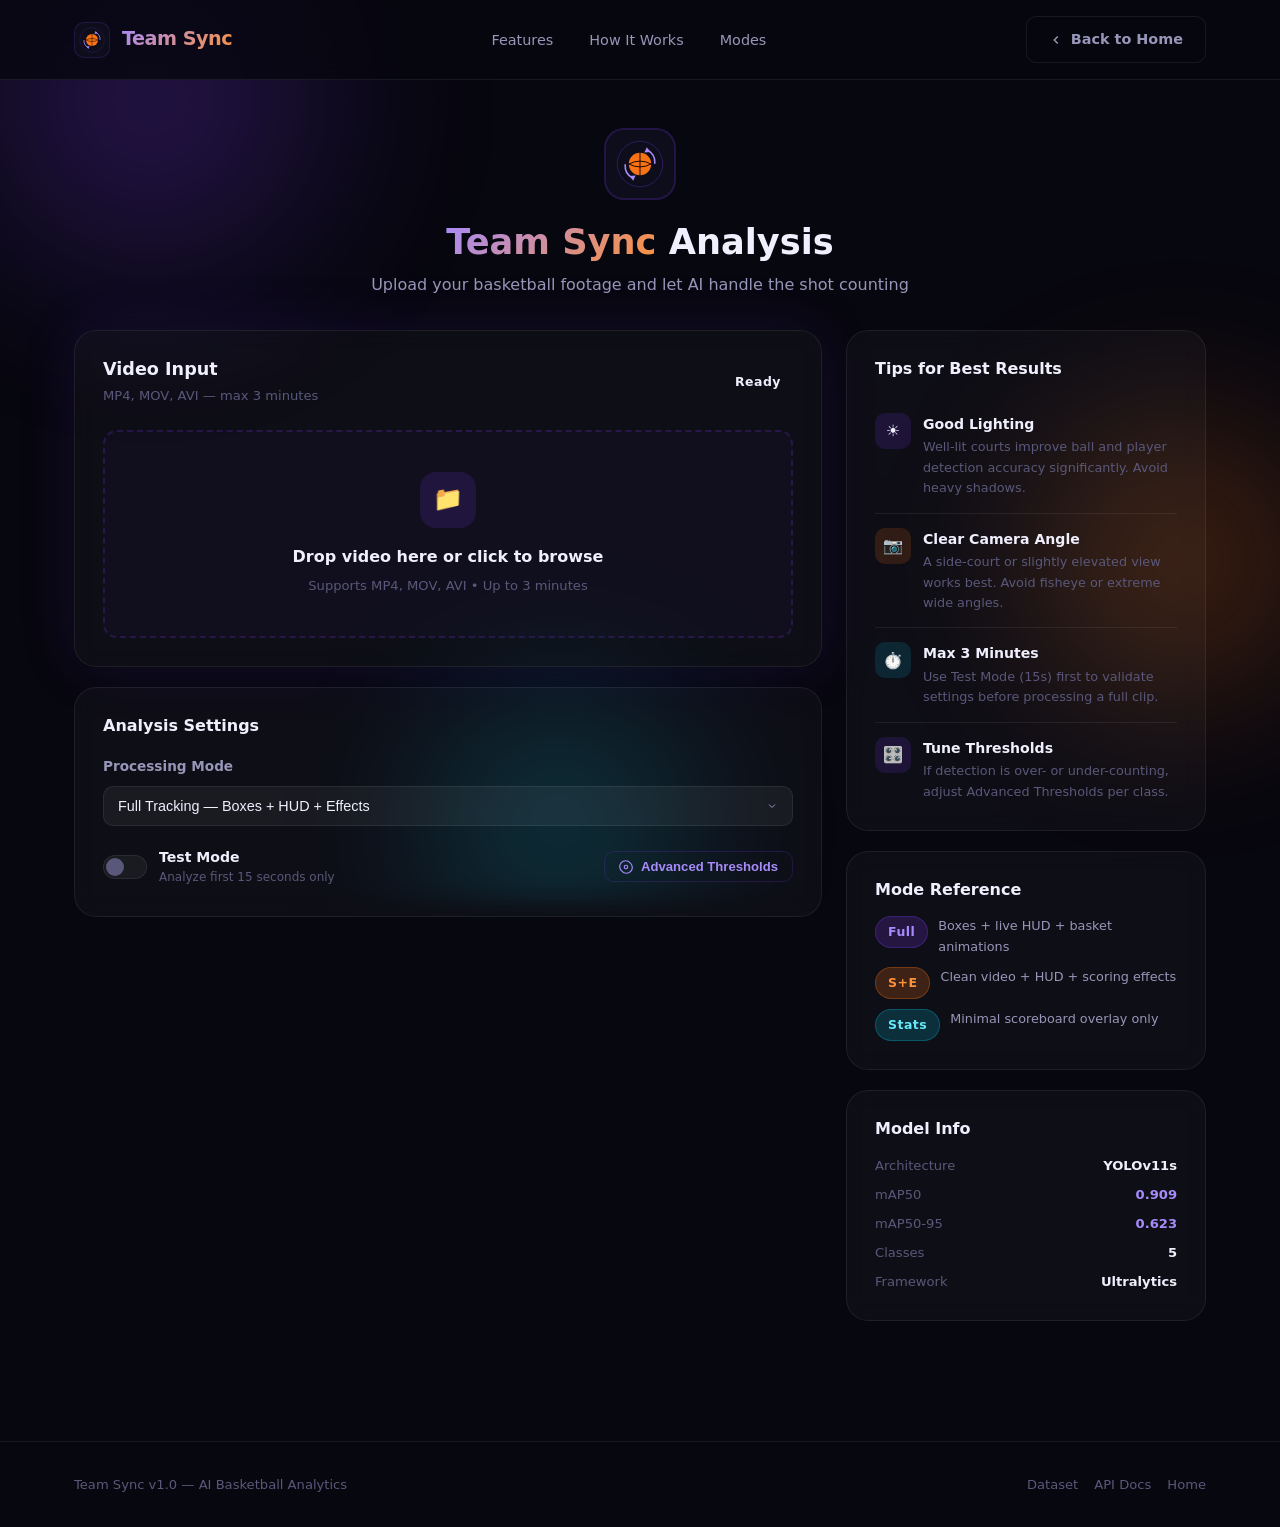
==== templates/app.html @ 8be741a4 "Project Init" ====
<!DOCTYPE html>
<html lang="en">
<head>
  <meta charset="UTF-8" />
  <meta name="viewport" content="width=device-width, initial-scale=1.0" />
  <title>Team Sync – Analyze Video</title>
  <meta name="description" content="Upload your basketball footage and let Team Sync AI analyze shots, baskets, and shooting accuracy." />
  <link rel="icon" href="/static/images/logo.svg" />
  <link rel="stylesheet" href="/static/css/style.css" />
</head>
<body>

<!-- Background orbs -->
<div class="bg-orbs">
  <div class="orb orb-1"></div>
  <div class="orb orb-2"></div>
  <div class="orb orb-3"></div>
</div>

<!-- ===== NAVBAR ===== -->
<nav class="navbar">
  <div class="container nav-inner">
    <a href="/" class="nav-logo">
      <img src="/static/images/logo.svg" alt="Team Sync" class="nav-logo-img" />
      <span class="nav-logo-text gradient-text">Team Sync</span>
    </a>
    <ul class="nav-links">
      <li><a href="/#features">Features</a></li>
      <li><a href="/#how-it-works">How It Works</a></li>
      <li><a href="/#modes">Modes</a></li>
    </ul>
    <a href="/" class="btn btn-ghost">
      <svg width="14" height="14" viewBox="0 0 24 24" fill="none" stroke="currentColor" stroke-width="2.5"><polyline points="15 18 9 12 15 6"/></svg>
      Back to Home
    </a>
  </div>
</nav>

<!-- ===== APP HEADER ===== -->
<header class="app-header">
  <div class="container">
    <img src="/static/images/logo.svg" alt="Team Sync" class="app-logo" />
    <h1 class="app-title"><span class="gradient-text">Team Sync</span> Analysis</h1>
    <p class="app-subtitle">Upload your basketball footage and let AI handle the shot counting</p>
  </div>
</header>

<!-- ===== MAIN APP ===== -->
<main class="container" style="padding-bottom:60px;">
  <div class="app-grid">

    <!-- LEFT: Main card -->
    <div style="display:flex;flex-direction:column;gap:20px;">

      <!-- Upload / File card -->
      <div class="card card-glow card-body">
        <div style="display:flex;align-items:center;justify-content:space-between;margin-bottom:24px;flex-wrap:wrap;gap:12px;">
          <div>
            <h2 style="font-size:1.1rem;margin-bottom:4px;">Video Input</h2>
            <p style="font-size:0.82rem;color:var(--text-muted);">MP4, MOV, AVI — max 3 minutes</p>
          </div>
          <span class="badge badge-purple" id="statusBadge">Ready</span>
        </div>

        <!-- Upload zone -->
        <div id="uploadZoneWrap">
          <div class="upload-zone" id="uploadZone">
            <div class="upload-icon">📁</div>
            <div style="font-weight:600;margin-bottom:6px;">Drop video here or click to browse</div>
            <div style="font-size:0.82rem;color:var(--text-muted);">Supports MP4, MOV, AVI &bull; Up to 3 minutes</div>
          </div>
        </div>

        <!-- File info (hidden until file selected) -->
        <div id="fileInfoWrap" class="hidden">
          <div class="file-info">
            <div class="file-icon">🎬</div>
            <div class="file-details">
              <div class="file-name" id="fileName">—</div>
              <div class="file-size" id="fileSize">—</div>
            </div>
            <button class="btn btn-ghost btn-sm" id="btnChangeFile">Change</button>
          </div>
        </div>

        <input type="file" id="fileInput" accept="video/*" class="hidden" />
      </div>

      <!-- Settings card -->
      <div class="card card-body">
        <h3 style="font-size:1rem;margin-bottom:20px;">Analysis Settings</h3>

        <div class="form-group">
          <label class="form-label" for="processingMode">Processing Mode</label>
          <select class="form-control form-select" id="processingMode">
            <option value="full_tracking">Full Tracking — Boxes + HUD + Effects</option>
            <option value="stats_effects">Stats &amp; Effects — Clean View + HUD</option>
            <option value="stats_only">Stats Only — Minimal HUD</option>
          </select>
        </div>

        <div style="display:flex;align-items:center;justify-content:space-between;flex-wrap:wrap;gap:12px;">
          <div class="toggle-wrap" id="testModeToggle" style="cursor:pointer;">
            <div class="toggle" id="testModeToggle"></div>
            <div>
              <div style="font-size:0.88rem;font-weight:600;" id="testModeLabel">Test Mode</div>
              <div style="font-size:0.75rem;color:var(--text-muted);">Analyze first 15 seconds only</div>
            </div>
          </div>
          <button class="btn btn-outline btn-sm" id="btnAdvanced">
            <svg width="14" height="14" viewBox="0 0 24 24" fill="none" stroke="currentColor" stroke-width="2"><circle cx="12" cy="12" r="3"/><path d="M19.07 4.93a10 10 0 0 1 1.41 14.14A10 10 0 0 1 4.93 19.07 10 10 0 0 1 3.52 4.93 10 10 0 0 1 19.07 4.93"/></svg>
            Advanced Thresholds
          </button>
        </div>
      </div>

      <!-- Progress card (hidden until started) -->
      <div class="card card-body hidden" id="progressSection">
        <div style="display:flex;align-items:center;justify-content:space-between;margin-bottom:16px;">
          <h3 style="font-size:1rem;">Analysis Progress</h3>
          <span style="font-size:0.88rem;font-weight:700;color:var(--purple-light);" id="progressPct">0%</span>
        </div>

        <div class="progress-bar-wrap" style="margin-bottom:20px;">
          <div class="progress-bar-fill" id="progressBar" style="width:0%"></div>
        </div>

        <!-- Live stats -->
        <div style="display:grid;grid-template-columns:repeat(3,1fr);gap:12px;margin-bottom:16px;">
          <div class="stat-card purple">
            <div class="stat-label">Shots</div>
            <div class="stat-value" id="statShots">0</div>
          </div>
          <div class="stat-card orange">
            <div class="stat-label">Baskets</div>
            <div class="stat-value" id="statBaskets">0</div>
          </div>
          <div class="stat-card cyan">
            <div class="stat-label">Accuracy</div>
            <div class="stat-value" id="statAccuracy">0%</div>
          </div>
        </div>

        <!-- Uploading note -->
        <div class="alert alert-info hidden" id="uploadingNote">
          <svg width="16" height="16" viewBox="0 0 24 24" fill="none" stroke="currentColor" stroke-width="2"><circle cx="12" cy="12" r="10"/><line x1="12" y1="8" x2="12" y2="12"/><line x1="12" y1="16" x2="12.01" y2="16"/></svg>
          Uploading video to server…
        </div>

        <!-- Error -->
        <div class="alert alert-error hidden" id="errorMsg">
          <svg width="16" height="16" viewBox="0 0 24 24" fill="none" stroke="currentColor" stroke-width="2"><circle cx="12" cy="12" r="10"/><line x1="15" y1="9" x2="9" y2="15"/><line x1="9" y1="9" x2="15" y2="15"/></svg>
          <span id="errorText">An error occurred.</span>
        </div>
      </div>

      <!-- Action buttons -->
      <div class="actions-row">
        <button class="btn btn-primary hidden" id="btnStart" style="flex:1;">
          <svg width="16" height="16" viewBox="0 0 24 24" fill="none" stroke="currentColor" stroke-width="2.5"><circle cx="12" cy="12" r="10"/><polygon points="10 8 16 12 10 16 10 8"/></svg>
          Start Analysis
        </button>
        <button class="btn btn-danger hidden" id="btnStop" style="flex:1;">
          <svg width="16" height="16" viewBox="0 0 24 24" fill="none" stroke="currentColor" stroke-width="2.5"><rect x="3" y="3" width="18" height="18" rx="2"/></svg>
          Stop
        </button>
        <button class="btn btn-success hidden" id="btnDownload" style="flex:1;">
          <svg width="16" height="16" viewBox="0 0 24 24" fill="none" stroke="currentColor" stroke-width="2.5"><path d="M21 15v4a2 2 0 0 1-2 2H5a2 2 0 0 1-2-2v-4"/><polyline points="7 10 12 15 17 10"/><line x1="12" y1="15" x2="12" y2="3"/></svg>
          Download Video
        </button>
        <button class="btn btn-ghost hidden" id="btnReset">
          <svg width="16" height="16" viewBox="0 0 24 24" fill="none" stroke="currentColor" stroke-width="2.5"><polyline points="1 4 1 10 7 10"/><path d="M3.51 15a9 9 0 1 0 .49-3.36"/></svg>
          New Analysis
        </button>
      </div>

    </div>

    <!-- RIGHT: Tips sidebar -->
    <div style="display:flex;flex-direction:column;gap:20px;">

      <!-- Tips card -->
      <div class="card card-body">
        <h3 style="font-size:1rem;margin-bottom:20px;">Tips for Best Results</h3>
        <div class="tip-item">
          <div class="tip-icon purple">☀️</div>
          <div>
            <div class="tip-title">Good Lighting</div>
            <div class="tip-desc">Well-lit courts improve ball and player detection accuracy significantly. Avoid heavy shadows.</div>
          </div>
        </div>
        <div class="tip-item">
          <div class="tip-icon orange">📷</div>
          <div>
            <div class="tip-title">Clear Camera Angle</div>
            <div class="tip-desc">A side-court or slightly elevated view works best. Avoid fisheye or extreme wide angles.</div>
          </div>
        </div>
        <div class="tip-item">
          <div class="tip-icon cyan">⏱️</div>
          <div>
            <div class="tip-title">Max 3 Minutes</div>
            <div class="tip-desc">Use Test Mode (15s) first to validate settings before processing a full clip.</div>
          </div>
        </div>
        <div class="tip-item">
          <div class="tip-icon purple">🎛️</div>
          <div>
            <div class="tip-title">Tune Thresholds</div>
            <div class="tip-desc">If detection is over- or under-counting, adjust Advanced Thresholds per class.</div>
          </div>
        </div>
      </div>

      <!-- Modes quick reference -->
      <div class="card card-body">
        <h3 style="font-size:1rem;margin-bottom:16px;">Mode Reference</h3>
        <div style="display:flex;flex-direction:column;gap:10px;">
          <div style="display:flex;align-items:flex-start;gap:10px;">
            <span class="badge badge-purple" style="white-space:nowrap;flex-shrink:0;">Full</span>
            <span style="font-size:0.8rem;color:var(--text-secondary);">Boxes + live HUD + basket animations</span>
          </div>
          <div style="display:flex;align-items:flex-start;gap:10px;">
            <span class="badge badge-orange" style="white-space:nowrap;flex-shrink:0;">S+E</span>
            <span style="font-size:0.8rem;color:var(--text-secondary);">Clean video + HUD + scoring effects</span>
          </div>
          <div style="display:flex;align-items:flex-start;gap:10px;">
            <span class="badge badge-cyan" style="white-space:nowrap;flex-shrink:0;">Stats</span>
            <span style="font-size:0.8rem;color:var(--text-secondary);">Minimal scoreboard overlay only</span>
          </div>
        </div>
      </div>

      <!-- Model info -->
      <div class="card card-body">
        <h3 style="font-size:1rem;margin-bottom:16px;">Model Info</h3>
        <div style="display:flex;flex-direction:column;gap:8px;">
          <div style="display:flex;justify-content:space-between;font-size:0.82rem;">
            <span style="color:var(--text-muted);">Architecture</span>
            <span style="font-weight:600;">YOLOv11s</span>
          </div>
          <div style="display:flex;justify-content:space-between;font-size:0.82rem;">
            <span style="color:var(--text-muted);">mAP50</span>
            <span style="font-weight:600;color:var(--purple-light);">0.909</span>
          </div>
          <div style="display:flex;justify-content:space-between;font-size:0.82rem;">
            <span style="color:var(--text-muted);">mAP50-95</span>
            <span style="font-weight:600;color:var(--purple-light);">0.623</span>
          </div>
          <div style="display:flex;justify-content:space-between;font-size:0.82rem;">
            <span style="color:var(--text-muted);">Classes</span>
            <span style="font-weight:600;">5</span>
          </div>
          <div style="display:flex;justify-content:space-between;font-size:0.82rem;">
            <span style="color:var(--text-muted);">Framework</span>
            <span style="font-weight:600;">Ultralytics</span>
          </div>
        </div>
      </div>

    </div>
  </div>
</main>

<!-- ===== ADVANCED THRESHOLDS MODAL ===== -->
<div class="modal-overlay" id="modalOverlay">
  <div class="modal">
    <div class="modal-header">
      <div>
        <h3 style="font-size:1.05rem;margin-bottom:4px;">Detection Thresholds</h3>
        <p style="font-size:0.78rem;color:var(--text-muted);">Minimum confidence required per detection class</p>
      </div>
      <button class="btn btn-ghost btn-sm" id="btnCloseModal">✕</button>
    </div>
    <div class="modal-body">
      <div class="alert alert-warning" style="margin-bottom:20px;">
        <svg width="16" height="16" viewBox="0 0 24 24" fill="none" stroke="currentColor" stroke-width="2"><path d="M10.29 3.86L1.82 18a2 2 0 0 0 1.71 3h16.94a2 2 0 0 0 1.71-3L13.71 3.86a2 2 0 0 0-3.42 0z"/><line x1="12" y1="9" x2="12" y2="13"/><line x1="12" y1="17" x2="12.01" y2="17"/></svg>
        <span>Lower values increase sensitivity but may cause false detections. Higher values are stricter but may miss events.</span>
      </div>
      <div id="thresholdsContainer"></div>
    </div>
    <div class="modal-footer">
      <button class="btn btn-ghost btn-sm" id="btnResetThresholds">Reset Defaults</button>
      <button class="btn btn-primary btn-sm" id="btnSaveThresholds">Save &amp; Close</button>
    </div>
  </div>
</div>

<!-- ===== FOOTER ===== -->
<footer class="footer">
  <div class="container">
    <div style="display:flex;align-items:center;justify-content:space-between;flex-wrap:wrap;gap:12px;">
      <span>Team Sync v1.0 &mdash; AI Basketball Analytics</span>
      <div style="display:flex;gap:16px;">
        <a href="https://roboflow.com" target="_blank" rel="noopener">Dataset</a>
        <a href="/docs" target="_blank">API Docs</a>
        <a href="/">Home</a>
      </div>
    </div>
  </div>
</footer>

<script src="/static/js/app.js"></script>
</body>
</html>
---- static/css/style.css ----
/* ===== TEAM SYNC – GLOBAL STYLES ===== */
:root {
  --bg-primary:   #07070f;
  --bg-secondary: #0d0d1c;
  --bg-card:      rgba(255,255,255,0.03);
  --bg-card-h:    rgba(255,255,255,0.06);
  --bg-input:     rgba(255,255,255,0.05);

  --purple:       #7c3aed;
  --purple-light: #a78bfa;
  --purple-glow:  rgba(124,58,237,0.3);
  --orange:       #f97316;
  --orange-light: #fb923c;
  --orange-glow:  rgba(249,115,22,0.25);
  --cyan:         #06b6d4;
  --cyan-light:   #67e8f9;

  --text-primary:   #f0effe;
  --text-secondary: #9896b8;
  --text-muted:     #5a587a;

  --border:       rgba(124,58,237,0.2);
  --border-light: rgba(255,255,255,0.07);

  --success: #10b981;
  --error:   #ef4444;
  --warning: #f59e0b;

  --radius:    14px;
  --radius-lg: 22px;
  --radius-xl: 32px;

  --shadow:      0 8px 32px rgba(0,0,0,0.5);
  --shadow-glow: 0 0 60px rgba(124,58,237,0.12);

  --transition: 0.25s ease;
}

*, *::before, *::after { box-sizing: border-box; margin: 0; padding: 0; }

html { scroll-behavior: smooth; }

body {
  font-family: 'Segoe UI', system-ui, -apple-system, sans-serif;
  background: var(--bg-primary);
  color: var(--text-primary);
  line-height: 1.6;
  min-height: 100vh;
  overflow-x: hidden;
}

/* ===== SCROLLBAR ===== */
::-webkit-scrollbar { width: 6px; }
::-webkit-scrollbar-track { background: var(--bg-secondary); }
::-webkit-scrollbar-thumb { background: var(--purple); border-radius: 3px; }

/* ===== TYPOGRAPHY ===== */
h1, h2, h3, h4 { line-height: 1.25; font-weight: 700; }

.gradient-text {
  background: linear-gradient(135deg, var(--purple-light) 0%, var(--orange-light) 100%);
  -webkit-background-clip: text;
  -webkit-text-fill-color: transparent;
  background-clip: text;
}

.gradient-text-cyan {
  background: linear-gradient(135deg, var(--cyan) 0%, var(--purple-light) 100%);
  -webkit-background-clip: text;
  -webkit-text-fill-color: transparent;
  background-clip: text;
}

/* ===== BACKGROUND ORBS ===== */
.bg-orbs {
  position: fixed;
  inset: 0;
  pointer-events: none;
  z-index: 0;
  overflow: hidden;
}
.orb {
  position: absolute;
  border-radius: 50%;
  filter: blur(80px);
  opacity: 0.35;
  animation: orbFloat 12s ease-in-out infinite;
}
.orb-1 {
  width: 500px; height: 500px;
  background: radial-gradient(circle, var(--purple) 0%, transparent 70%);
  top: -150px; left: -100px;
  animation-delay: 0s;
}
.orb-2 {
  width: 400px; height: 400px;
  background: radial-gradient(circle, var(--orange) 0%, transparent 70%);
  top: 40%; right: -100px;
  animation-delay: -4s;
}
.orb-3 {
  width: 350px; height: 350px;
  background: radial-gradient(circle, var(--cyan) 0%, transparent 70%);
  bottom: -100px; left: 30%;
  animation-delay: -8s;
}
@keyframes orbFloat {
  0%, 100% { transform: translateY(0) scale(1); }
  50% { transform: translateY(-30px) scale(1.05); }
}

/* ===== LAYOUT ===== */
.container {
  max-width: 1180px;
  margin: 0 auto;
  padding: 0 24px;
  position: relative;
  z-index: 1;
}

/* ===== NAVBAR ===== */
.navbar {
  position: sticky;
  top: 0;
  z-index: 100;
  padding: 16px 0;
  background: rgba(7,7,15,0.8);
  backdrop-filter: blur(20px);
  border-bottom: 1px solid var(--border-light);
}
.nav-inner {
  display: flex;
  align-items: center;
  justify-content: space-between;
}
.nav-logo {
  display: flex;
  align-items: center;
  gap: 12px;
  text-decoration: none;
}
.nav-logo-img {
  width: 36px; height: 36px;
  border-radius: 10px;
  border: 1px solid var(--border);
  object-fit: contain;
  background: var(--bg-secondary);
  padding: 4px;
}
.nav-logo-text {
  font-size: 1.2rem;
  font-weight: 800;
  letter-spacing: -0.5px;
}
.nav-links {
  display: flex;
  align-items: center;
  gap: 8px;
  list-style: none;
}
.nav-links a {
  color: var(--text-secondary);
  text-decoration: none;
  font-size: 0.9rem;
  padding: 8px 14px;
  border-radius: 8px;
  transition: all var(--transition);
}
.nav-links a:hover { color: var(--text-primary); background: var(--bg-card-h); }

/* ===== BUTTONS ===== */
.btn {
  display: inline-flex;
  align-items: center;
  justify-content: center;
  gap: 8px;
  padding: 11px 22px;
  border-radius: 10px;
  font-size: 0.9rem;
  font-weight: 600;
  cursor: pointer;
  border: none;
  text-decoration: none;
  transition: all var(--transition);
  white-space: nowrap;
}
.btn-primary {
  background: linear-gradient(135deg, var(--purple) 0%, #5b21b6 100%);
  color: #fff;
  box-shadow: 0 4px 20px var(--purple-glow);
}
.btn-primary:hover {
  transform: translateY(-2px);
  box-shadow: 0 8px 30px var(--purple-glow);
  filter: brightness(1.1);
}
.btn-primary:active { transform: translateY(0); }

.btn-orange {
  background: linear-gradient(135deg, var(--orange) 0%, #ea580c 100%);
  color: #fff;
  box-shadow: 0 4px 20px var(--orange-glow);
}
.btn-orange:hover {
  transform: translateY(-2px);
  box-shadow: 0 8px 30px var(--orange-glow);
  filter: brightness(1.1);
}
.btn-orange:active { transform: translateY(0); }

.btn-ghost {
  background: transparent;
  color: var(--text-secondary);
  border: 1px solid var(--border-light);
}
.btn-ghost:hover { background: var(--bg-card-h); color: var(--text-primary); border-color: var(--border); }

.btn-outline {
  background: transparent;
  color: var(--purple-light);
  border: 1px solid var(--border);
}
.btn-outline:hover { background: rgba(124,58,237,0.1); border-color: var(--purple); }

.btn-danger {
  background: rgba(239,68,68,0.15);
  color: var(--error);
  border: 1px solid rgba(239,68,68,0.3);
}
.btn-danger:hover { background: rgba(239,68,68,0.25); }

.btn-success {
  background: rgba(16,185,129,0.15);
  color: var(--success);
  border: 1px solid rgba(16,185,129,0.3);
}
.btn-success:hover { background: rgba(16,185,129,0.25); }

.btn-sm { padding: 7px 14px; font-size: 0.82rem; }
.btn-lg { padding: 14px 28px; font-size: 1rem; }
.btn-full { width: 100%; }

.btn:disabled {
  opacity: 0.4;
  cursor: not-allowed;
  transform: none !important;
}

/* ===== CARD ===== */
.card {
  background: var(--bg-card);
  border: 1px solid var(--border-light);
  border-radius: var(--radius-lg);
  backdrop-filter: blur(12px);
  transition: all var(--transition);
}
.card:hover { border-color: var(--border); background: var(--bg-card-h); }
.card-body { padding: 28px; }
.card-glow { box-shadow: var(--shadow-glow); }

/* ===== BADGE ===== */
.badge {
  display: inline-flex;
  align-items: center;
  gap: 6px;
  padding: 5px 12px;
  border-radius: 100px;
  font-size: 0.78rem;
  font-weight: 600;
  letter-spacing: 0.5px;
}
.badge-purple { background: rgba(124,58,237,0.2); color: var(--purple-light); border: 1px solid rgba(124,58,237,0.3); }
.badge-orange { background: rgba(249,115,22,0.2); color: var(--orange-light); border: 1px solid rgba(249,115,22,0.3); }
.badge-cyan   { background: rgba(6,182,212,0.2);  color: var(--cyan-light);   border: 1px solid rgba(6,182,212,0.3); }
.badge-green  { background: rgba(16,185,129,0.2); color: #6ee7b7;             border: 1px solid rgba(16,185,129,0.3); }

/* ===== SECTION ===== */
.section { padding: 96px 0; }
.section-sm { padding: 64px 0; }
.section-label {
  font-size: 0.78rem;
  font-weight: 700;
  letter-spacing: 2px;
  text-transform: uppercase;
  color: var(--purple-light);
  margin-bottom: 16px;
}
.section-title { font-size: clamp(1.8rem, 4vw, 2.6rem); margin-bottom: 16px; }
.section-desc { font-size: 1.05rem; color: var(--text-secondary); max-width: 560px; }

/* ===== DIVIDER ===== */
.divider { height: 1px; background: linear-gradient(90deg, transparent, var(--border), transparent); margin: 0; }

/* ===== FORM ELEMENTS ===== */
.form-group { margin-bottom: 20px; }
.form-label {
  display: block;
  font-size: 0.85rem;
  font-weight: 600;
  color: var(--text-secondary);
  margin-bottom: 8px;
}
.form-control {
  width: 100%;
  padding: 11px 14px;
  background: var(--bg-input);
  border: 1px solid var(--border-light);
  border-radius: 10px;
  color: var(--text-primary);
  font-size: 0.9rem;
  transition: all var(--transition);
  outline: none;
}
.form-control:focus { border-color: var(--purple); box-shadow: 0 0 0 3px rgba(124,58,237,0.15); }
.form-select {
  appearance: none;
  background-image: url("data:image/svg+xml,%3Csvg xmlns='http://www.w3.org/2000/svg' width='12' height='12' viewBox='0 0 24 24' fill='none' stroke='%239896b8' stroke-width='2'%3E%3Cpolyline points='6 9 12 15 18 9'%3E%3C/polyline%3E%3C/svg%3E");
  background-repeat: no-repeat;
  background-position: right 14px center;
  padding-right: 40px;
  cursor: pointer;
}
.form-select option { background: #1a1a2e; color: var(--text-primary); }

/* ===== TOGGLE ===== */
.toggle-wrap {
  display: flex;
  align-items: center;
  gap: 12px;
  cursor: pointer;
}
.toggle {
  width: 44px; height: 24px;
  background: var(--bg-input);
  border: 1px solid var(--border-light);
  border-radius: 100px;
  position: relative;
  transition: all var(--transition);
  cursor: pointer;
  flex-shrink: 0;
}
.toggle::after {
  content: '';
  position: absolute;
  width: 18px; height: 18px;
  background: var(--text-muted);
  border-radius: 50%;
  top: 2px; left: 2px;
  transition: all var(--transition);
}
.toggle.on { background: linear-gradient(135deg, var(--purple), #5b21b6); border-color: var(--purple); }
.toggle.on::after { transform: translateX(20px); background: #fff; }

/* ===== PROGRESS ===== */
.progress-bar-wrap {
  background: rgba(255,255,255,0.05);
  border-radius: 100px;
  height: 8px;
  overflow: hidden;
  border: 1px solid var(--border-light);
}
.progress-bar-fill {
  height: 100%;
  border-radius: 100px;
  background: linear-gradient(90deg, var(--purple), var(--orange));
  transition: width 0.4s ease;
  position: relative;
  overflow: hidden;
}
.progress-bar-fill::after {
  content: '';
  position: absolute;
  top: 0; left: -100%;
  width: 100%; height: 100%;
  background: linear-gradient(90deg, transparent, rgba(255,255,255,0.3), transparent);
  animation: shimmer 1.5s infinite;
}
@keyframes shimmer { to { left: 100%; } }

/* ===== RANGE SLIDER ===== */
input[type=range] {
  -webkit-appearance: none;
  width: 100%; height: 6px;
  background: var(--bg-input);
  border-radius: 3px;
  outline: none;
  cursor: pointer;
}
input[type=range]::-webkit-slider-thumb {
  -webkit-appearance: none;
  width: 18px; height: 18px;
  background: var(--purple-light);
  border-radius: 50%;
  box-shadow: 0 0 8px var(--purple-glow);
  transition: transform var(--transition);
}
input[type=range]::-webkit-slider-thumb:hover { transform: scale(1.2); }

/* ===== MODAL ===== */
.modal-overlay {
  position: fixed;
  inset: 0;
  background: rgba(0,0,0,0.7);
  backdrop-filter: blur(6px);
  z-index: 200;
  display: flex;
  align-items: center;
  justify-content: center;
  padding: 20px;
  opacity: 0;
  pointer-events: none;
  transition: opacity var(--transition);
}
.modal-overlay.open { opacity: 1; pointer-events: all; }
.modal {
  background: #0f0f1e;
  border: 1px solid var(--border);
  border-radius: var(--radius-lg);
  width: 100%;
  max-width: 520px;
  max-height: 90vh;
  overflow-y: auto;
  box-shadow: var(--shadow), 0 0 80px rgba(124,58,237,0.15);
  transform: translateY(20px);
  transition: transform var(--transition);
}
.modal-overlay.open .modal { transform: translateY(0); }
.modal-header {
  display: flex;
  align-items: center;
  justify-content: space-between;
  padding: 24px 28px 20px;
  border-bottom: 1px solid var(--border-light);
}
.modal-body { padding: 24px 28px; }
.modal-footer {
  display: flex;
  gap: 10px;
  justify-content: flex-end;
  padding: 20px 28px 24px;
  border-top: 1px solid var(--border-light);
}

/* ===== STAT CARD ===== */
.stat-card {
  background: var(--bg-card);
  border: 1px solid var(--border-light);
  border-radius: var(--radius);
  padding: 20px;
  text-align: center;
  position: relative;
  overflow: hidden;
}
.stat-card::before {
  content: '';
  position: absolute;
  top: 0; left: 0; right: 0; height: 2px;
}
.stat-card.purple::before { background: linear-gradient(90deg, var(--purple), var(--purple-light)); }
.stat-card.orange::before { background: linear-gradient(90deg, var(--orange), var(--orange-light)); }
.stat-card.cyan::before { background: linear-gradient(90deg, var(--cyan), var(--cyan-light)); }
.stat-value { font-size: 2rem; font-weight: 800; margin: 6px 0 4px; }
.stat-label { font-size: 0.78rem; color: var(--text-muted); font-weight: 600; letter-spacing: 1px; text-transform: uppercase; }

/* ===== UPLOAD ZONE ===== */
.upload-zone {
  border: 2px dashed var(--border);
  border-radius: var(--radius);
  padding: 40px 24px;
  text-align: center;
  cursor: pointer;
  transition: all var(--transition);
  background: rgba(124,58,237,0.03);
}
.upload-zone:hover, .upload-zone.drag-over {
  border-color: var(--purple);
  background: rgba(124,58,237,0.08);
}
.upload-icon {
  width: 56px; height: 56px;
  background: rgba(124,58,237,0.15);
  border-radius: 16px;
  display: flex;
  align-items: center;
  justify-content: center;
  margin: 0 auto 16px;
  font-size: 1.5rem;
}

/* ===== FILE INFO ===== */
.file-info {
  display: flex;
  align-items: center;
  gap: 14px;
  background: var(--bg-input);
  border: 1px solid var(--border-light);
  border-radius: var(--radius);
  padding: 14px 18px;
}
.file-icon {
  width: 44px; height: 44px;
  background: linear-gradient(135deg, var(--purple), #5b21b6);
  border-radius: 12px;
  display: flex;
  align-items: center;
  justify-content: center;
  font-size: 1.2rem;
  flex-shrink: 0;
}
.file-details { flex: 1; min-width: 0; }
.file-name {
  font-weight: 600;
  font-size: 0.9rem;
  white-space: nowrap;
  overflow: hidden;
  text-overflow: ellipsis;
}
.file-size { font-size: 0.78rem; color: var(--text-muted); margin-top: 2px; }

/* ===== ALERTS ===== */
.alert {
  display: flex;
  align-items: flex-start;
  gap: 12px;
  padding: 14px 18px;
  border-radius: var(--radius);
  font-size: 0.88rem;
}
.alert-error { background: rgba(239,68,68,0.1); border: 1px solid rgba(239,68,68,0.25); color: #fca5a5; }
.alert-warning { background: rgba(245,158,11,0.1); border: 1px solid rgba(245,158,11,0.25); color: #fcd34d; }
.alert-success { background: rgba(16,185,129,0.1); border: 1px solid rgba(16,185,129,0.25); color: #6ee7b7; }
.alert-info { background: rgba(124,58,237,0.1); border: 1px solid rgba(124,58,237,0.25); color: var(--purple-light); }

/* ===== TIPS ===== */
.tip-item {
  display: flex;
  align-items: flex-start;
  gap: 12px;
  padding: 14px 0;
  border-bottom: 1px solid var(--border-light);
}
.tip-item:last-child { border-bottom: none; padding-bottom: 0; }
.tip-icon {
  width: 36px; height: 36px;
  border-radius: 10px;
  display: flex;
  align-items: center;
  justify-content: center;
  font-size: 1rem;
  flex-shrink: 0;
}
.tip-icon.purple { background: rgba(124,58,237,0.15); }
.tip-icon.orange { background: rgba(249,115,22,0.15); }
.tip-icon.cyan   { background: rgba(6,182,212,0.15); }
.tip-title { font-weight: 600; font-size: 0.88rem; margin-bottom: 2px; }
.tip-desc { font-size: 0.8rem; color: var(--text-muted); }

/* ===== THRESHOLD ROW ===== */
.threshold-row { margin-bottom: 20px; }
.threshold-header { display: flex; justify-content: space-between; align-items: center; margin-bottom: 8px; }
.threshold-name { font-size: 0.85rem; font-weight: 600; color: var(--text-secondary); }
.threshold-val { font-size: 0.82rem; font-weight: 700; color: var(--purple-light); min-width: 36px; text-align: right; }

/* ===== FOOTER ===== */
.footer {
  border-top: 1px solid var(--border-light);
  padding: 32px 0;
  text-align: center;
  color: var(--text-muted);
  font-size: 0.82rem;
}
.footer a { color: var(--text-muted); text-decoration: none; transition: color var(--transition); }
.footer a:hover { color: var(--purple-light); }

/* ===== LANDING PAGE SPECIFIC ===== */

/* Hero */
.hero { padding: 120px 0 80px; }
.hero-grid {
  display: grid;
  grid-template-columns: 1fr 1fr;
  gap: 60px;
  align-items: center;
}
.hero-eyebrow { display: flex; align-items: center; gap: 10px; margin-bottom: 24px; }
.hero-title { font-size: clamp(2.4rem, 5vw, 3.8rem); margin-bottom: 20px; }
.hero-subtitle { font-size: 1.1rem; color: var(--text-secondary); margin-bottom: 36px; line-height: 1.7; }
.hero-actions { display: flex; gap: 12px; flex-wrap: wrap; }
.hero-visual {
  position: relative;
  display: flex;
  align-items: center;
  justify-content: center;
}
.hero-mockup {
  width: 100%;
  background: var(--bg-secondary);
  border: 1px solid var(--border);
  border-radius: var(--radius-xl);
  padding: 32px 24px 24px; /* extra top padding for label chips above boxes */
  box-shadow: var(--shadow), 0 0 80px rgba(124,58,237,0.08);
  position: relative;
  overflow: visible; /* allow label chips to peek above detection-demo */
}
.hero-mockup::before {
  content: '';
  position: absolute;
  top: 0; left: 0; right: 0; height: 1px;
  background: linear-gradient(90deg, transparent, var(--purple), transparent);
}

/* ===== DETECTION DEMO (hero mockup) ===== */
.detection-demo {
  background: linear-gradient(160deg, #08101e 0%, #0b1828 60%, #0d1e30 100%);
  border-radius: 14px;
  height: 280px;
  position: relative;
  overflow: visible; /* allow labels above boxes to show */
  border: 1px solid rgba(255,255,255,0.06);
}

/* Court floor line */
.detection-demo::before {
  content: '';
  position: absolute;
  bottom: 22%;
  left: 4%; right: 4%;
  height: 1px;
  background: rgba(255,255,255,0.07);
  border-radius: 1px;
}

/* Generic detection box */
.dbox {
  position: absolute;
  border: 2px solid;
  border-radius: 5px;
  display: flex;
  flex-direction: column;
  align-items: center;
  justify-content: center;
}

/* Label chip sits ABOVE the box */
.dbox-label {
  position: absolute;
  top: -22px;
  left: 0;
  font-size: 0.58rem;
  font-weight: 700;
  font-family: monospace;
  letter-spacing: 0.3px;
  padding: 2px 7px;
  border-radius: 4px;
  white-space: nowrap;
}

/* Emoji/icon inside the box */
.dbox-inner {
  display: flex;
  align-items: center;
  justify-content: center;
  line-height: 1;
  user-select: none;
}

/* === Ball (orange circle) === */
.dbox-ball {
  border-color: #f97316;
  border-radius: 50%;
  width: 62px; height: 62px;
  top: 25%; left: 40%;
  animation: dFloat 2.8s ease-in-out infinite;
  animation-delay: 0s;
}
.dbox-ball .dbox-label { background: rgba(249,115,22,0.25); color: #fdba74; }
.dbox-ball .dbox-inner { font-size: 2.4rem; }

/* === Player (green rect) === */
.dbox-player {
  border-color: #10b981;
  width: 76px; height: 116px;
  bottom: 16%; left: 8%;
  animation: dFloat 3.2s ease-in-out infinite;
  animation-delay: -0.8s;
}
.dbox-player .dbox-label { background: rgba(16,185,129,0.2); color: #6ee7b7; }
.dbox-player .dbox-inner { font-size: 3rem; padding-top: 6px; }

/* === Basket (red rect, upper area) === */
.dbox-basket {
  border-color: #ef4444;
  width: 78px; height: 58px;
  top: 8%; right: 10%;
  animation: dFloat 3.6s ease-in-out infinite;
  animation-delay: -1.6s;
}
.dbox-basket .dbox-label { background: rgba(239,68,68,0.2); color: #fca5a5; }
.dbox-basket .dbox-inner { font-size: 1.6rem; }

/* === Player Shooting (indigo rect) === */
.dbox-shooter {
  border-color: #818cf8;
  width: 78px; height: 116px;
  bottom: 16%; right: 8%;
  animation: dFloat 4s ease-in-out infinite;
  animation-delay: -2.4s;
}
.dbox-shooter .dbox-label { background: rgba(129,140,248,0.2); color: #c7d2fe; }
.dbox-shooter .dbox-inner { font-size: 3rem; padding-top: 6px; }

@keyframes dFloat {
  0%, 100% { transform: translateY(0px); }
  50%       { transform: translateY(-6px); }
}

/* HUD mockup */
.hud-strip {
  background: rgba(0,0,0,0.8);
  border: 1px solid var(--border);
  border-radius: 10px;
  padding: 12px 20px;
  display: flex;
  justify-content: space-around;
  margin-top: 12px;
}
.hud-stat { text-align: center; }
.hud-stat-val { font-size: 1.3rem; font-weight: 800; }
.hud-stat-lbl { font-size: 0.6rem; color: var(--text-muted); letter-spacing: 1px; text-transform: uppercase; margin-top: 2px; }

/* Features */
.features-grid {
  display: grid;
  grid-template-columns: repeat(3, 1fr);
  gap: 24px;
}
.feature-card {
  background: var(--bg-card);
  border: 1px solid var(--border-light);
  border-radius: var(--radius-lg);
  padding: 28px;
  transition: all var(--transition);
  position: relative;
  overflow: hidden;
}
.feature-card::after {
  content: '';
  position: absolute;
  bottom: 0; left: 0; right: 0; height: 1px;
  background: linear-gradient(90deg, transparent, var(--purple), transparent);
  transform: scaleX(0);
  transition: transform 0.4s ease;
}
.feature-card:hover::after { transform: scaleX(1); }
.feature-card:hover { border-color: var(--border); transform: translateY(-4px); background: var(--bg-card-h); }
.feature-icon {
  width: 52px; height: 52px;
  border-radius: 14px;
  display: flex;
  align-items: center;
  justify-content: center;
  font-size: 1.4rem;
  margin-bottom: 20px;
}
.feature-title { font-size: 1.05rem; font-weight: 700; margin-bottom: 10px; }
.feature-desc { font-size: 0.88rem; color: var(--text-secondary); line-height: 1.6; }

/* Steps */
.steps-grid {
  display: grid;
  grid-template-columns: repeat(3, 1fr);
  gap: 24px;
  position: relative;
}
.steps-grid::before {
  content: '';
  position: absolute;
  top: 32px;
  left: calc(16.6% + 16px);
  right: calc(16.6% + 16px);
  height: 1px;
  background: linear-gradient(90deg, var(--purple), var(--orange));
  z-index: 0;
}
.step-card { text-align: center; position: relative; z-index: 1; }
.step-num {
  width: 64px; height: 64px;
  border-radius: 50%;
  background: linear-gradient(135deg, var(--purple), #5b21b6);
  display: flex;
  align-items: center;
  justify-content: center;
  font-size: 1.3rem;
  font-weight: 800;
  margin: 0 auto 20px;
  box-shadow: 0 0 30px var(--purple-glow);
  border: 2px solid rgba(124,58,237,0.4);
}
.step-title { font-size: 1rem; font-weight: 700; margin-bottom: 10px; }
.step-desc { font-size: 0.86rem; color: var(--text-secondary); line-height: 1.6; }

/* Metrics */
.metrics-grid {
  display: grid;
  grid-template-columns: repeat(4, 1fr);
  gap: 20px;
}
.metric-card {
  background: var(--bg-card);
  border: 1px solid var(--border-light);
  border-radius: var(--radius);
  padding: 24px;
  text-align: center;
}
.metric-val { font-size: 2.4rem; font-weight: 900; margin: 8px 0 6px; }
.metric-lbl { font-size: 0.78rem; color: var(--text-muted); letter-spacing: 0.5px; }

/* Modes showcase */
.modes-grid {
  display: grid;
  grid-template-columns: repeat(3, 1fr);
  gap: 20px;
}
.mode-card {
  background: var(--bg-card);
  border: 1px solid var(--border-light);
  border-radius: var(--radius);
  padding: 24px;
  transition: all var(--transition);
}
.mode-card:hover { border-color: var(--border); background: var(--bg-card-h); }
.mode-tag { margin-bottom: 12px; }
.mode-title { font-size: 1rem; font-weight: 700; margin-bottom: 8px; }
.mode-desc { font-size: 0.83rem; color: var(--text-secondary); line-height: 1.6; }

/* CTA */
.cta-section {
  text-align: center;
  padding: 100px 0;
}
.cta-card {
  background: linear-gradient(135deg, rgba(124,58,237,0.12) 0%, rgba(249,115,22,0.08) 100%);
  border: 1px solid var(--border);
  border-radius: var(--radius-xl);
  padding: 72px 48px;
  position: relative;
  overflow: hidden;
}
.cta-card::before {
  content: '';
  position: absolute;
  top: 0; left: 0; right: 0; height: 1px;
  background: linear-gradient(90deg, transparent, var(--purple), var(--orange), transparent);
}
.cta-title { font-size: clamp(2rem, 4vw, 3rem); margin-bottom: 16px; }
.cta-subtitle { font-size: 1.1rem; color: var(--text-secondary); margin-bottom: 36px; }
.cta-actions { display: flex; gap: 14px; justify-content: center; flex-wrap: wrap; }

/* ===== APP PAGE SPECIFIC ===== */
.app-header {
  padding: 48px 0 32px;
  text-align: center;
}
.app-logo {
  width: 72px; height: 72px;
  border-radius: 20px;
  border: 2px solid var(--border);
  background: var(--bg-secondary);
  padding: 10px;
  margin: 0 auto 20px;
  display: block;
  object-fit: contain;
}
.app-title { font-size: 2.2rem; margin-bottom: 8px; }
.app-subtitle { font-size: 1rem; color: var(--text-secondary); }

.app-grid {
  display: grid;
  grid-template-columns: 1fr 360px;
  gap: 24px;
  align-items: start;
  padding-bottom: 60px;
}

.actions-row {
  display: flex;
  gap: 10px;
  flex-wrap: wrap;
}

/* Hidden helper */
.hidden { display: none !important; }

/* ===== RESPONSIVE ===== */
@media (max-width: 900px) {
  .hero-grid { grid-template-columns: 1fr; }
  .hero-visual { display: none; }
  .features-grid { grid-template-columns: 1fr; }
  .steps-grid { grid-template-columns: 1fr; }
  .steps-grid::before { display: none; }
  .metrics-grid { grid-template-columns: repeat(2, 1fr); }
  .modes-grid { grid-template-columns: 1fr; }
  .app-grid { grid-template-columns: 1fr; }
  .nav-links { display: none; }
}
@media (max-width: 600px) {
  .metrics-grid { grid-template-columns: repeat(2, 1fr); }
  .hero-actions { flex-direction: column; }
  .cta-actions { flex-direction: column; align-items: center; }
  .cta-card { padding: 48px 24px; }
}
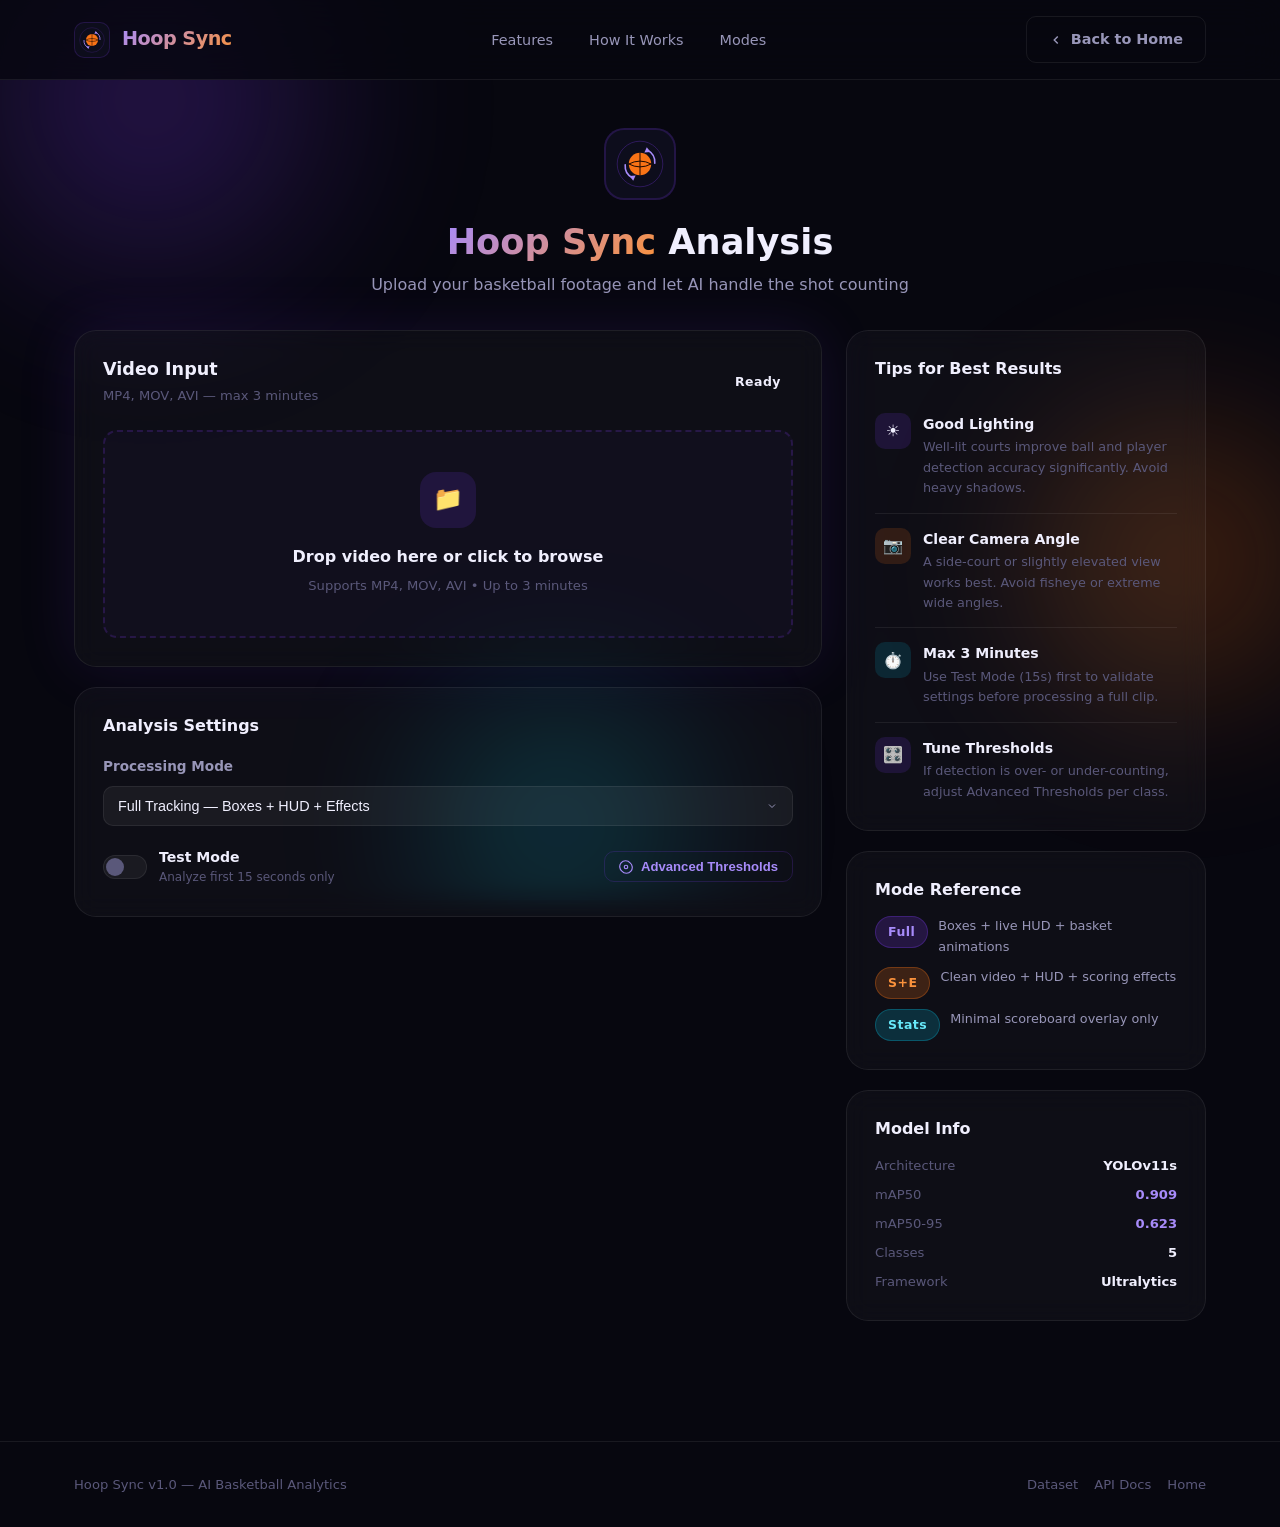
==== commit b91e242d: "Rename project references from "Team Sync" to "Hoop Sync" across styles, scripts, and HTML templates" ====
--- a/templates/app.html
+++ b/templates/app.html
@@ -3,8 +3,8 @@
 <head>
   <meta charset="UTF-8" />
   <meta name="viewport" content="width=device-width, initial-scale=1.0" />
-  <title>Team Sync – Analyze Video</title>
-  <meta name="description" content="Upload your basketball footage and let Team Sync AI analyze shots, baskets, and shooting accuracy." />
+  <title>Hoop Sync – Analyze Video</title>
+  <meta name="description" content="Upload your basketball footage and let Hoop Sync AI analyze shots, baskets, and shooting accuracy." />
   <link rel="icon" href="/static/images/logo.svg" />
   <link rel="stylesheet" href="/static/css/style.css" />
 </head>
@@ -21,8 +21,8 @@
 <nav class="navbar">
   <div class="container nav-inner">
     <a href="/" class="nav-logo">
-      <img src="/static/images/logo.svg" alt="Team Sync" class="nav-logo-img" />
-      <span class="nav-logo-text gradient-text">Team Sync</span>
+      <img src="/static/images/logo.svg" alt="Hoop Sync" class="nav-logo-img" />
+      <span class="nav-logo-text gradient-text">Hoop Sync</span>
     </a>
     <ul class="nav-links">
       <li><a href="/#features">Features</a></li>
@@ -39,8 +39,8 @@
 <!-- ===== APP HEADER ===== -->
 <header class="app-header">
   <div class="container">
-    <img src="/static/images/logo.svg" alt="Team Sync" class="app-logo" />
-    <h1 class="app-title"><span class="gradient-text">Team Sync</span> Analysis</h1>
+    <img src="/static/images/logo.svg" alt="Hoop Sync" class="app-logo" />
+    <h1 class="app-title"><span class="gradient-text">Hoop Sync</span> Analysis</h1>
     <p class="app-subtitle">Upload your basketball footage and let AI handle the shot counting</p>
   </div>
 </header>
@@ -290,7 +290,7 @@
 <footer class="footer">
   <div class="container">
     <div style="display:flex;align-items:center;justify-content:space-between;flex-wrap:wrap;gap:12px;">
-      <span>Team Sync v1.0 &mdash; AI Basketball Analytics</span>
+      <span>Hoop Sync v1.0 &mdash; AI Basketball Analytics</span>
       <div style="display:flex;gap:16px;">
         <a href="https://roboflow.com" target="_blank" rel="noopener">Dataset</a>
         <a href="/docs" target="_blank">API Docs</a>
--- a/static/css/style.css
+++ b/static/css/style.css
@@ -1,4 +1,4 @@
-/* ===== TEAM SYNC – GLOBAL STYLES ===== */
+/* ===== HOOP SYNC – GLOBAL STYLES ===== */
 :root {
   --bg-primary:   #07070f;
   --bg-secondary: #0d0d1c;
